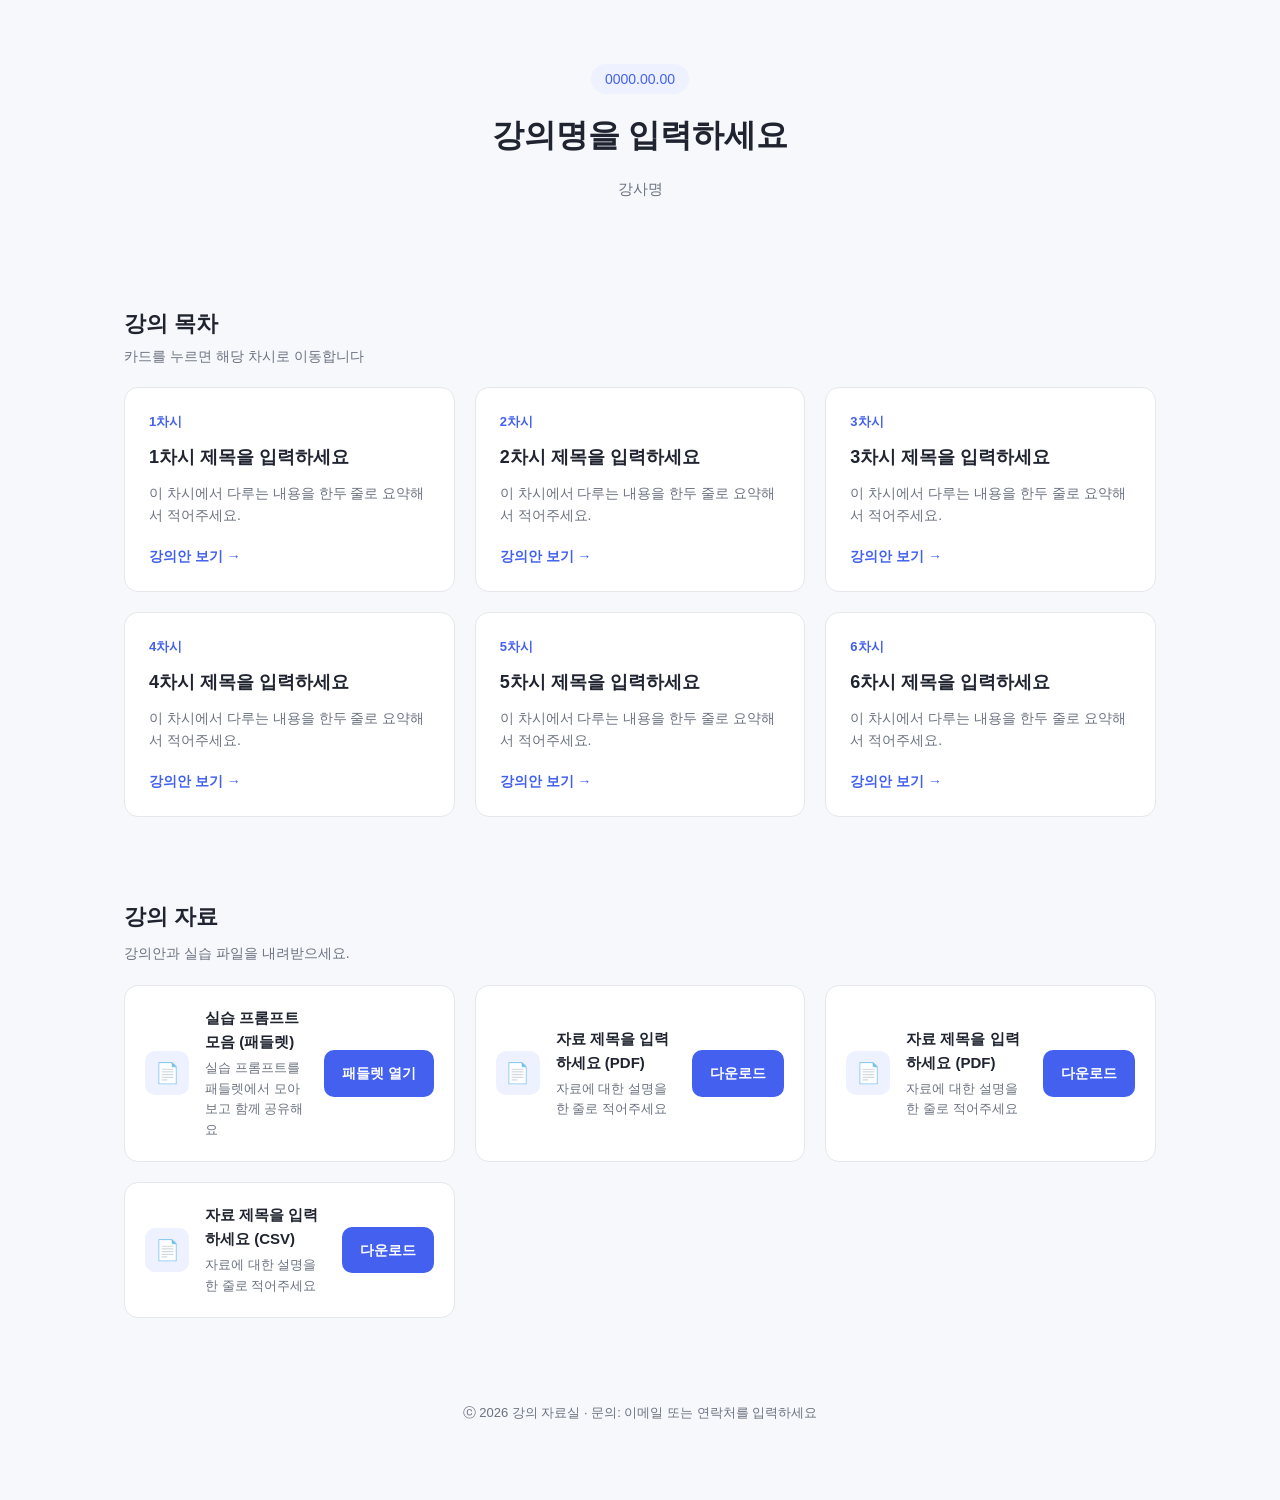
==== index.html @ 6db8f330 "Add files via upload" ====
<!DOCTYPE html>
<html lang="ko">
<head>
<meta charset="UTF-8" />
<meta name="viewport" content="width=device-width, initial-scale=1.0" />
<title>강의 자료실 (샘플)</title>
<link rel="stylesheet" href="css/style.css" />
</head>
<body>

<header class="hero wrap">
  <span class="period" id="course-period"></span>
  <h1 id="course-title"></h1>
  <p class="instructor" id="course-instructor"></p>
</header>

<main class="wrap">
  <section>
    <h2>
      강의 목차
      <span class="hint">카드를 누르면 해당 차시로 이동합니다</span>
    </h2>
    <div class="lecture-grid" id="lecture-grid"></div>
  </section>

  <section>
    <h2 id="materials-title"></h2>
    <p class="section-desc" id="materials-desc"></p>
    <div class="materials-grid" id="materials-grid"></div>
  </section>
</main>

<footer>
  <p>ⓒ 2026 강의 자료실 · 문의: 이메일 또는 연락처를 입력하세요</p>
</footer>

<script src="data/lectures.js"></script>
<script src="js/main.js"></script>
</body>
</html>
---- css/style.css ----
:root {
  --bg: #f7f8fb;
  --card-bg: #ffffff;
  --text: #1f2430;
  --text-muted: #6b7280;
  --accent: #4361ee;
  --accent-soft: #eef1ff;
  --border: #e5e7eb;
  --radius: 14px;
}

* {
  box-sizing: border-box;
}

body {
  margin: 0;
  font-family: "Pretendard", "Apple SD Gothic Neo", "Malgun Gothic", sans-serif;
  background: var(--bg);
  color: var(--text);
  line-height: 1.6;
}

.wrap {
  max-width: 1080px;
  margin: 0 auto;
  padding: 0 24px;
}

header.hero {
  padding: 64px 0 40px;
  text-align: center;
}

header.hero .period {
  display: inline-block;
  font-size: 14px;
  color: var(--accent);
  background: var(--accent-soft);
  padding: 4px 14px;
  border-radius: 999px;
  margin-bottom: 16px;
}

header.hero h1 {
  font-size: 32px;
  margin: 0 0 12px;
}

header.hero .instructor {
  color: var(--text-muted);
  font-size: 15px;
}

header.hero .instructor a {
  color: var(--accent);
  text-decoration: none;
  margin: 0 6px;
}

section {
  padding: 32px 0;
}

section > h2 {
  font-size: 22px;
  margin-bottom: 20px;
}

section > h2 .hint {
  display: block;
  font-size: 14px;
  font-weight: 400;
  color: var(--text-muted);
  margin-top: 4px;
}

.lecture-grid {
  display: grid;
  grid-template-columns: repeat(auto-fit, minmax(260px, 1fr));
  gap: 20px;
}

.lecture-card {
  background: var(--card-bg);
  border: 1px solid var(--border);
  border-radius: var(--radius);
  padding: 24px;
  display: flex;
  flex-direction: column;
  gap: 10px;
  text-decoration: none;
  color: inherit;
  transition: box-shadow 0.15s ease, transform 0.15s ease;
}

.lecture-card:hover {
  box-shadow: 0 8px 24px rgba(20, 20, 40, 0.08);
  transform: translateY(-2px);
}

.lecture-card .no {
  font-size: 13px;
  font-weight: 600;
  color: var(--accent);
}

.lecture-card h3 {
  margin: 0;
  font-size: 18px;
}

.lecture-card p {
  margin: 0;
  color: var(--text-muted);
  font-size: 14px;
  flex-grow: 1;
}

.lecture-card .btn {
  align-self: flex-start;
  margin-top: 8px;
  font-size: 14px;
  color: var(--accent);
  text-decoration: none;
  font-weight: 600;
}

.section-desc {
  margin: -12px 0 20px;
  color: var(--text-muted);
  font-size: 14px;
}

.materials-grid {
  display: grid;
  grid-template-columns: repeat(auto-fit, minmax(320px, 1fr));
  gap: 20px;
}

.material-card {
  background: var(--card-bg);
  border: 1px solid var(--border);
  border-radius: var(--radius);
  padding: 20px;
  display: flex;
  align-items: center;
  gap: 16px;
}

.material-icon {
  width: 44px;
  height: 44px;
  flex-shrink: 0;
  border-radius: 10px;
  background: var(--accent-soft);
  display: flex;
  align-items: center;
  justify-content: center;
  font-size: 20px;
}

.material-info {
  flex: 1;
  min-width: 0;
}

.material-info h3 {
  margin: 0 0 4px;
  font-size: 15px;
}

.material-info p {
  margin: 0;
  font-size: 13px;
  color: var(--text-muted);
}

.material-btn {
  flex-shrink: 0;
  background: var(--accent);
  color: #fff;
  border-radius: 10px;
  padding: 12px 18px;
  font-size: 14px;
  font-weight: 600;
  text-decoration: none;
  text-align: center;
  white-space: nowrap;
}

.material-btn:hover {
  opacity: 0.9;
}

footer {
  padding: 40px 0 64px;
  text-align: center;
  color: var(--text-muted);
  font-size: 13px;
}

.lecture-detail {
  max-width: 720px;
  margin: 0 auto;
  padding: 56px 24px 80px;
}

.lecture-detail .back {
  display: inline-block;
  margin-bottom: 24px;
  color: var(--accent);
  text-decoration: none;
  font-size: 14px;
}

.lecture-detail h1 {
  font-size: 26px;
  margin-bottom: 8px;
}

.lecture-detail .no {
  color: var(--accent);
  font-weight: 600;
  font-size: 14px;
}

.lecture-detail .block {
  margin-top: 32px;
}

.lecture-detail .block h2 {
  font-size: 17px;
  margin-bottom: 8px;
}

.lecture-detail .block .placeholder {
  color: var(--text-muted);
  font-size: 14px;
  border: 1px dashed var(--border);
  border-radius: 10px;
  padding: 16px;
}
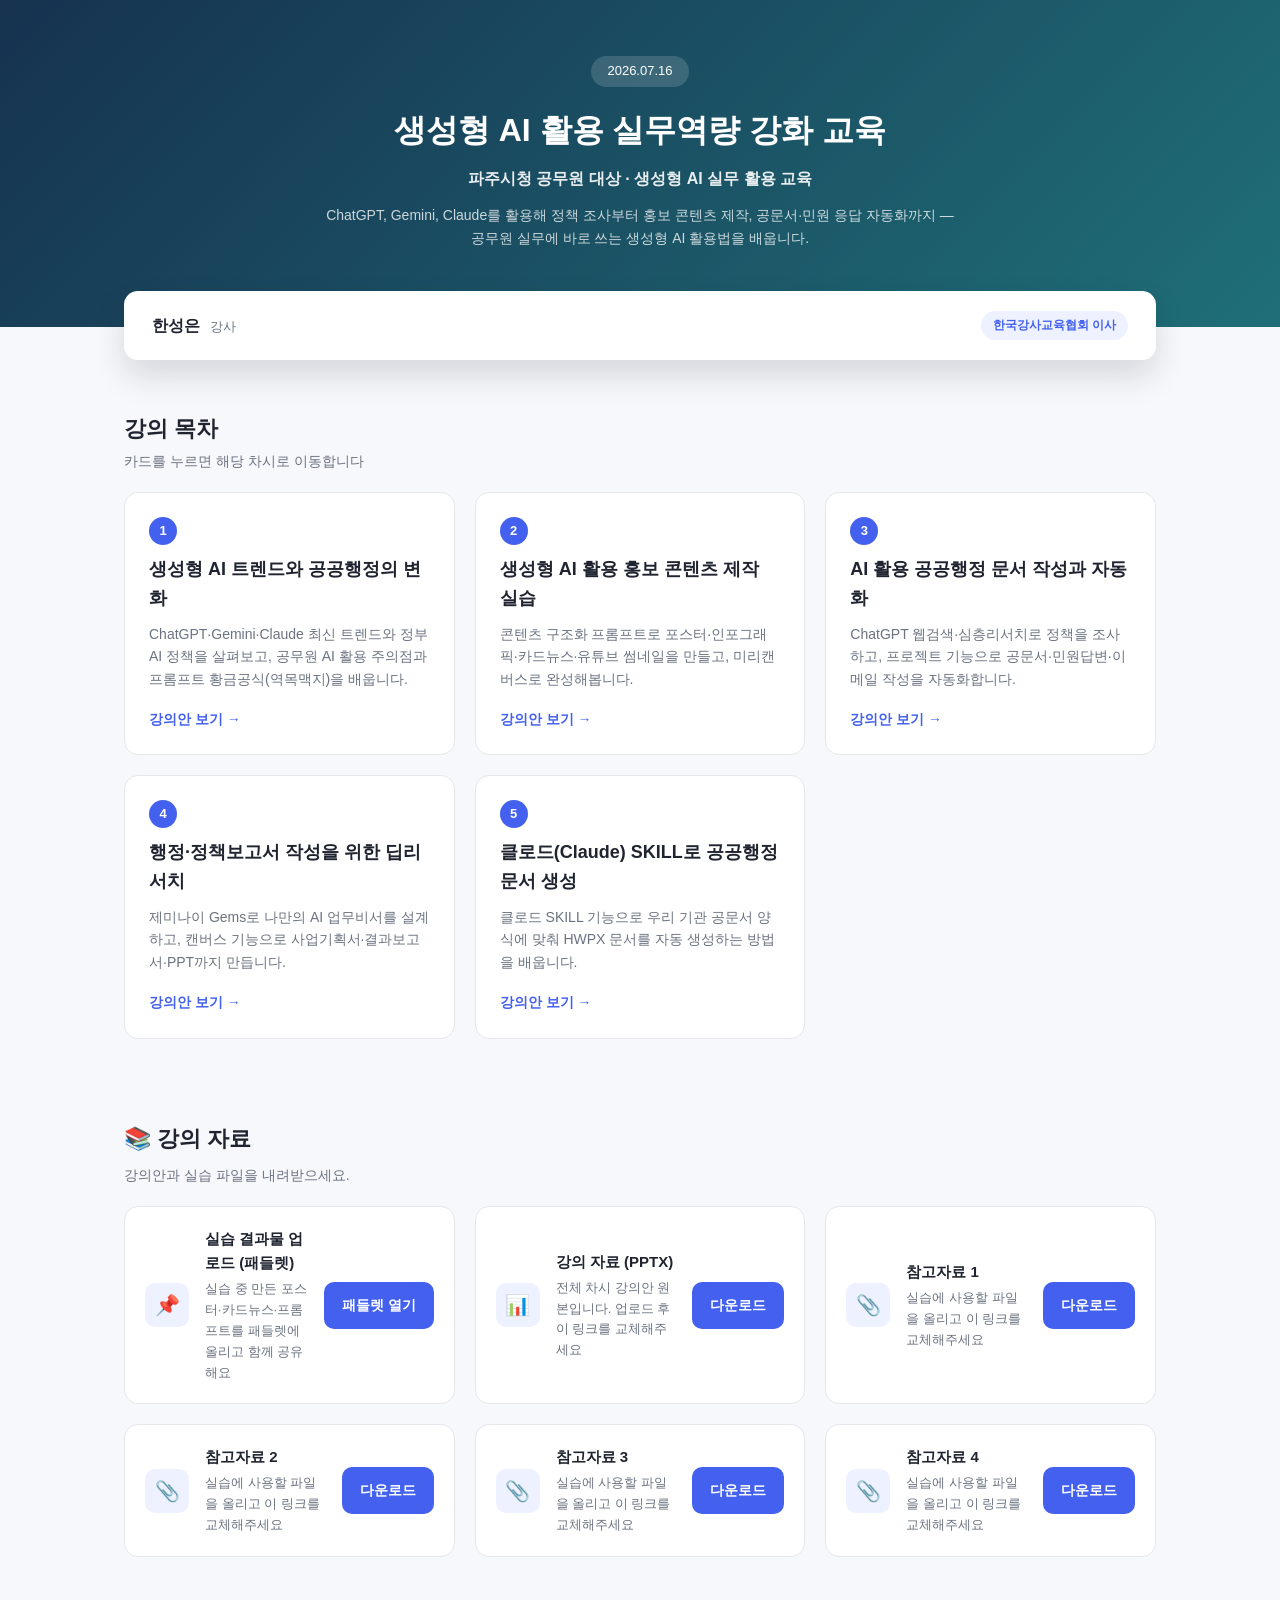
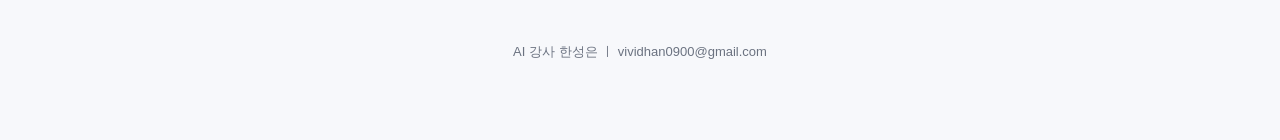
==== commit f6963017: "Redesign site visuals: gradient hero, instructor card, circular lecture badges, prompt-copy boxes, m" ====
--- a/index.html
+++ b/index.html
@@ -8,11 +8,24 @@
 </head>
 <body>
 
-<header class="hero wrap">
-  <span class="period" id="course-period"></span>
-  <h1 id="course-title"></h1>
-  <p class="instructor" id="course-instructor"></p>
+<header class="hero">
+  <div class="wrap">
+    <span class="period" id="course-period"></span>
+    <h1 id="course-title"></h1>
+    <p class="subtitle" id="course-subtitle"></p>
+    <p class="description" id="course-description"></p>
+  </div>
 </header>
+
+<div class="wrap">
+  <div class="instructor-card">
+    <div class="name">
+      <span id="instructor-name"></span>
+      <span class="label">강사</span>
+    </div>
+    <div class="tags" id="instructor-tags"></div>
+  </div>
+</div>
 
 <main class="wrap">
   <section>
@@ -31,7 +44,7 @@
 </main>
 
 <footer>
-  <p>ⓒ 2026 강의 자료실 · 문의: 이메일 또는 연락처를 입력하세요</p>
+  <p>AI 강사 한성은 ㅣ vividhan0900@gmail.com</p>
 </footer>
 
 <script src="data/lectures.js"></script>
--- a/css/style.css
+++ b/css/style.css
@@ -28,34 +28,82 @@
 }
 
 header.hero {
-  padding: 64px 0 40px;
+  background: linear-gradient(135deg, #16324f 0%, #1f6f78 100%);
+  padding: 56px 0 76px;
   text-align: center;
 }
 
 header.hero .period {
   display: inline-block;
-  font-size: 14px;
-  color: var(--accent);
+  font-size: 13px;
+  color: #fff;
+  background: rgba(255, 255, 255, 0.15);
+  padding: 5px 16px;
+  border-radius: 999px;
+  margin-bottom: 18px;
+}
+
+header.hero h1 {
+  color: #fff;
+  font-size: 32px;
+  margin: 0 0 10px;
+}
+
+header.hero .subtitle {
+  color: rgba(255, 255, 255, 0.9);
+  font-size: 16px;
+  font-weight: 600;
+  margin: 0 0 12px;
+}
+
+header.hero .description {
+  color: rgba(255, 255, 255, 0.78);
+  font-size: 14px;
+  line-height: 1.7;
+  max-width: 640px;
+  margin: 0 auto;
+}
+
+.instructor-card {
+  max-width: 1032px;
+  margin: -36px auto 0;
+  background: var(--card-bg);
+  border-radius: var(--radius);
+  box-shadow: 0 16px 32px rgba(15, 30, 45, 0.14);
+  padding: 20px 28px;
+  display: flex;
+  flex-wrap: wrap;
+  gap: 12px;
+  align-items: center;
+  justify-content: space-between;
+  position: relative;
+}
+
+.instructor-card .name {
+  font-size: 16px;
+  font-weight: 700;
+}
+
+.instructor-card .name .label {
+  font-weight: 400;
+  font-size: 13px;
+  color: var(--text-muted);
+  margin-left: 6px;
+}
+
+.instructor-card .tags {
+  display: flex;
+  flex-wrap: wrap;
+  gap: 8px;
+}
+
+.instructor-card .tags span {
   background: var(--accent-soft);
-  padding: 4px 14px;
-  border-radius: 999px;
-  margin-bottom: 16px;
-}
-
-header.hero h1 {
-  font-size: 32px;
-  margin: 0 0 12px;
-}
-
-header.hero .instructor {
-  color: var(--text-muted);
-  font-size: 15px;
-}
-
-header.hero .instructor a {
-  color: var(--accent);
-  text-decoration: none;
-  margin: 0 6px;
+  color: var(--accent);
+  font-size: 12px;
+  font-weight: 600;
+  padding: 5px 12px;
+  border-radius: 999px;
 }
 
 section {
@@ -100,9 +148,16 @@
 }
 
 .lecture-card .no {
-  font-size: 13px;
-  font-weight: 600;
-  color: var(--accent);
+  display: inline-flex;
+  align-items: center;
+  justify-content: center;
+  width: 28px;
+  height: 28px;
+  border-radius: 50%;
+  background: var(--accent);
+  color: #fff;
+  font-size: 13px;
+  font-weight: 700;
 }
 
 .lecture-card h3 {
@@ -200,33 +255,116 @@
   font-size: 13px;
 }
 
+.lecture-nav {
+  position: sticky;
+  top: 0;
+  z-index: 10;
+  display: flex;
+  align-items: center;
+  gap: 6px;
+  overflow-x: auto;
+  background: var(--card-bg);
+  border-bottom: 1px solid var(--border);
+  padding: 14px 24px;
+}
+
+.lecture-nav a {
+  flex-shrink: 0;
+  font-size: 13px;
+  font-weight: 600;
+  text-decoration: none;
+  color: var(--text-muted);
+  padding: 6px 14px;
+  border-radius: 999px;
+  white-space: nowrap;
+}
+
+.lecture-nav a.home {
+  color: var(--accent);
+  margin-right: 4px;
+}
+
+.lecture-nav a.active {
+  background: var(--accent);
+  color: #fff;
+}
+
 .lecture-detail {
   max-width: 720px;
   margin: 0 auto;
-  padding: 56px 24px 80px;
-}
-
-.lecture-detail .back {
-  display: inline-block;
-  margin-bottom: 24px;
-  color: var(--accent);
-  text-decoration: none;
-  font-size: 14px;
+  padding: 40px 24px 80px;
 }
 
 .lecture-detail h1 {
   font-size: 26px;
+  margin: 10px 0 6px;
+}
+
+.lecture-detail .no {
+  color: var(--accent);
+  font-weight: 600;
+  font-size: 14px;
+}
+
+.topic-tag {
+  display: inline-block;
+  background: var(--accent-soft);
+  color: var(--accent);
+  font-size: 13px;
+  font-weight: 600;
+  padding: 6px 14px;
+  border-radius: 999px;
+}
+
+.instructor-line {
+  margin: 0 0 24px;
+  color: var(--text-muted);
+  font-size: 14px;
+}
+
+.goal-box {
+  background: var(--accent-soft);
+  border-radius: var(--radius);
+  padding: 20px 24px;
+  margin-bottom: 28px;
+}
+
+.goal-box h2 {
+  margin: 0 0 10px;
+  font-size: 15px;
+  color: var(--accent);
+}
+
+.goal-box .content-list {
+  color: var(--text);
+}
+
+.section-nav {
+  display: flex;
+  flex-wrap: wrap;
+  gap: 8px;
   margin-bottom: 8px;
 }
 
-.lecture-detail .no {
-  color: var(--accent);
-  font-weight: 600;
-  font-size: 14px;
+.section-nav a {
+  font-size: 13px;
+  font-weight: 600;
+  text-decoration: none;
+  color: var(--text);
+  background: var(--card-bg);
+  border: 1px solid var(--border);
+  border-radius: 999px;
+  padding: 7px 14px;
+}
+
+.section-nav a:hover {
+  border-color: var(--accent);
+  color: var(--accent);
 }
 
 .lecture-detail .block {
   margin-top: 32px;
+  scroll-margin-top: 70px;
 }
 
 .lecture-detail .block h2 {
@@ -241,3 +379,75 @@
   border-radius: 10px;
   padding: 16px;
 }
+
+.lecture-detail .block .content-list {
+  margin: 0;
+  padding-left: 20px;
+  font-size: 14px;
+  color: var(--text);
+}
+
+.lecture-detail .block .content-list li {
+  margin-bottom: 6px;
+}
+
+.lecture-detail .block .content-list li ul {
+  margin-top: 4px;
+}
+
+.prompt-box {
+  background: var(--card-bg);
+  border: 1px solid var(--border);
+  border-radius: var(--radius);
+  padding: 20px;
+  margin: 14px 0;
+}
+
+.prompt-box .prompt-title {
+  margin: 0 0 10px;
+  font-size: 14px;
+  font-weight: 600;
+  color: var(--text);
+}
+
+.prompt-label {
+  display: inline-block;
+  background: var(--accent-soft);
+  color: var(--accent);
+  font-size: 12px;
+  font-weight: 700;
+  padding: 4px 10px;
+  border-radius: 999px;
+  margin-bottom: 12px;
+}
+
+.prompt-text {
+  white-space: pre-wrap;
+  font-family: inherit;
+  font-size: 14px;
+  line-height: 1.6;
+  color: var(--text);
+  background: var(--bg);
+  border-radius: 10px;
+  padding: 14px 16px;
+  margin: 0 0 12px;
+}
+
+.prompt-copy-btn {
+  background: var(--accent);
+  color: #fff;
+  border: none;
+  border-radius: 8px;
+  padding: 8px 16px;
+  font-size: 13px;
+  font-weight: 600;
+  cursor: pointer;
+}
+
+.prompt-copy-btn:hover {
+  opacity: 0.9;
+}
+
+.prompt-copy-btn.copied {
+  background: #22c55e;
+}
